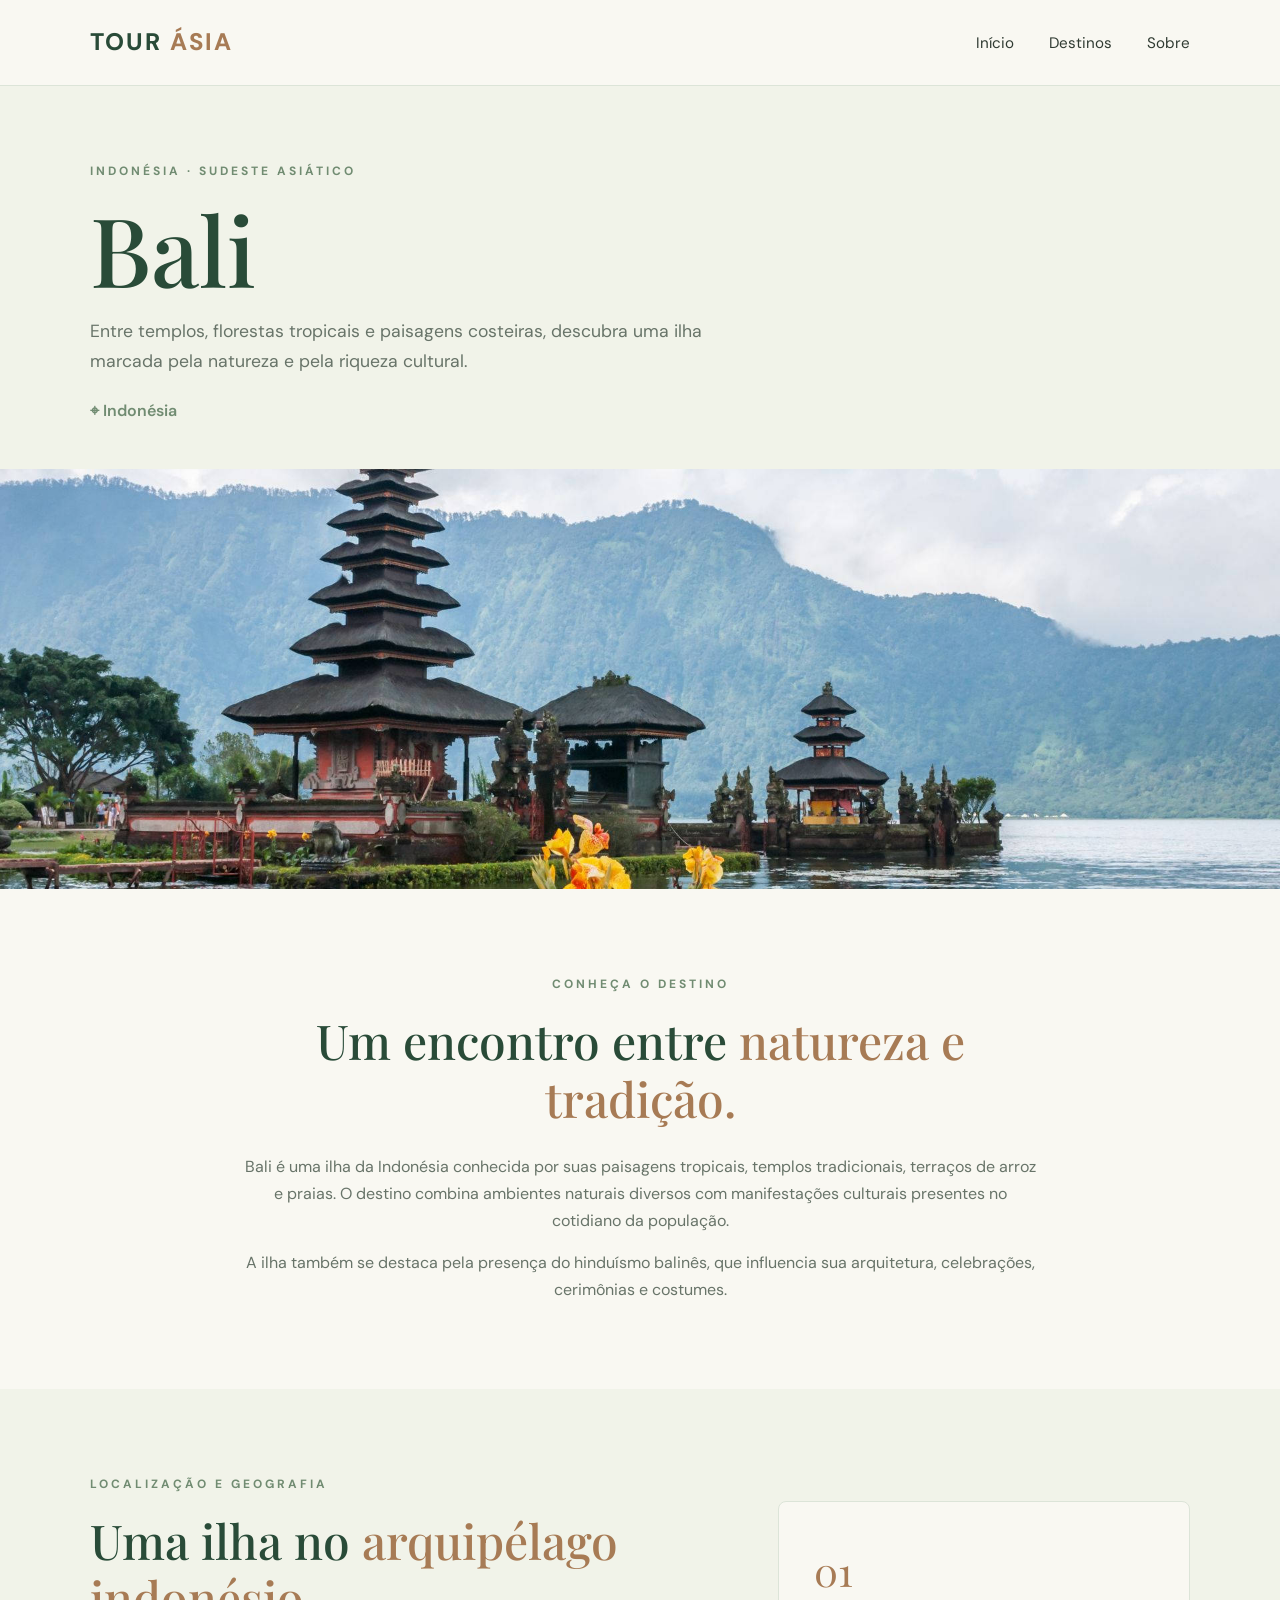
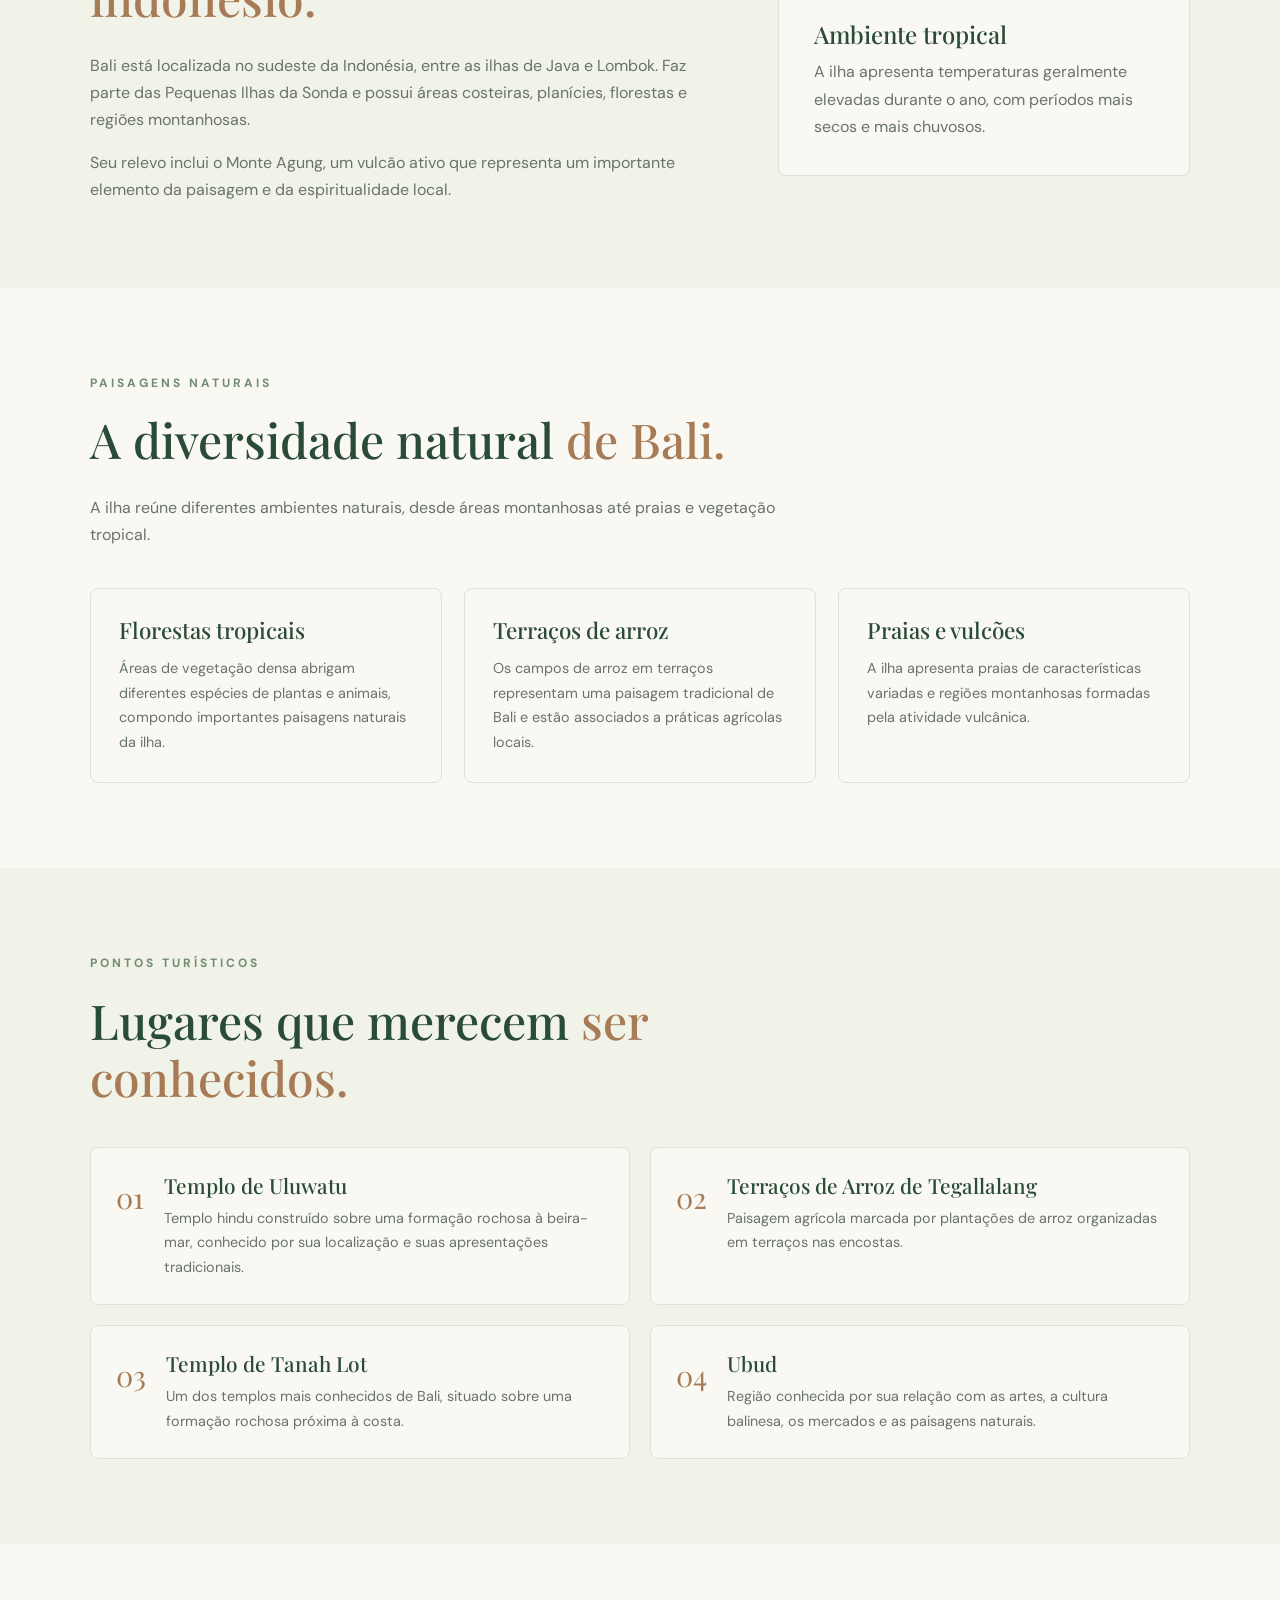
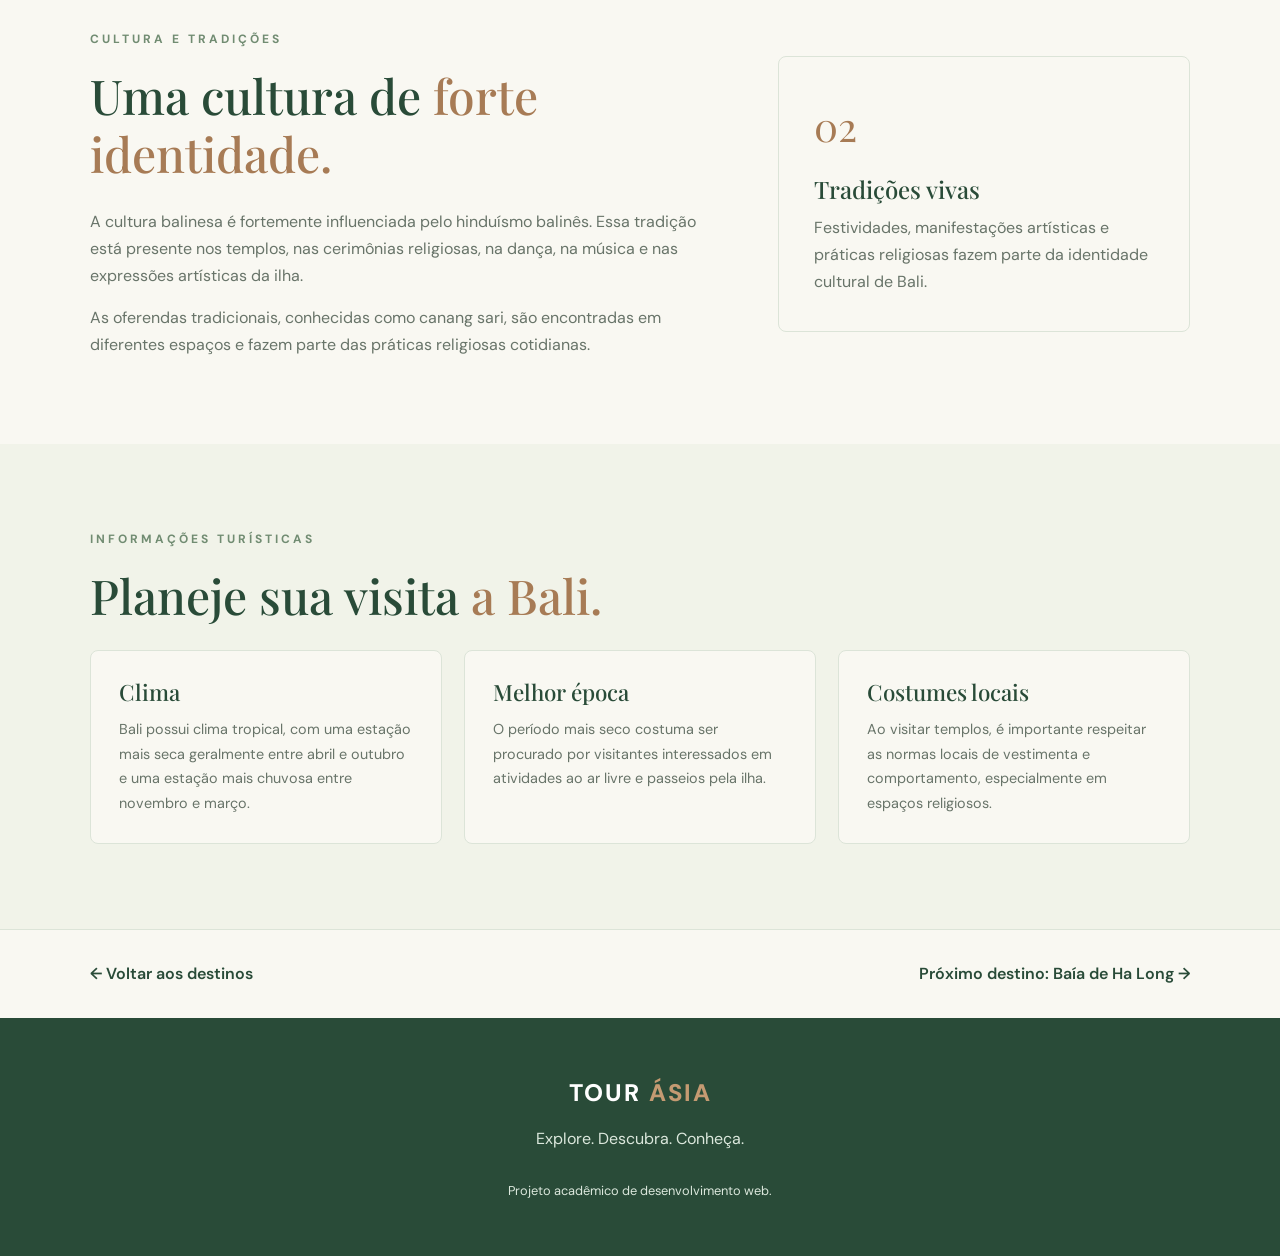
==== destinos/bali.html @ e7bd709a "feat: criar páginas individuais dos destinos" ====
<!DOCTYPE html>
<html lang="pt-BR">

<head>
    <meta charset="UTF-8">
    <meta name="viewport" content="width=device-width, initial-scale=1.0">

    <meta name="description"
        content="Conheça Bali, na Indonésia: paisagens tropicais, templos, cultura e atrações turísticas.">

    <meta name="theme-color" content="#284B38">

    <title>Bali | TOURÁSIA</title>

    <link rel="preconnect" href="https://fonts.googleapis.com">

    <link rel="preconnect"
        href="https://fonts.gstatic.com" crossorigin>

    <link href="https://fonts.googleapis.com/css2?family=DM+Sans:wght@400;500;600;700&family=Playfair+Display:wght@400;500;600;700&display=swap"
        rel="stylesheet">

    <link rel="stylesheet" href="../css/style.css">

</head>

<body>

    <!-- Cabeçalho -->
    <header class="header">

        <div class="container header__content">

            <a href="../index.html" class="logo"
                aria-label="Tourásia - Página inicial">
                TOUR <span>ÁSIA</span>
            </a>

            <nav class="navigation" aria-label="Navegação principal">

                <ul>
                    <li><a href="../index.html">Início</a></li>
                    <li><a href="../index.html#destinos">Destinos</a></li>
                    <li><a href="../index.html#sobre">Sobre</a></li>
                </ul>

            </nav>

        </div>

    </header>


    <main>

        <!-- Apresentação de Bali -->
        <section class="destination-hero">

            <div class="container destination-hero__content">

                <p class="section-label">
                    INDONÉSIA · SUDESTE ASIÁTICO
                </p>

                <h1>Bali</h1>

                <p class="destination-hero__description">
                    Entre templos, florestas tropicais e paisagens
                    costeiras, descubra uma ilha marcada pela
                    natureza e pela riqueza cultural.
                </p>

                <p class="destination-hero__location">
                    <span aria-hidden="true">⌖</span>
                    Indonésia
                </p>

            </div>

            <img
                src="../assets/images/bali.jpg"
                alt="Paisagem tropical de Bali, na Indonésia"
                class="destination-hero__image"
            >

        </section>


        <!-- Introdução -->
        <section class="destination-section">

            <div class="container destination-introduction">

                <p class="section-label">CONHEÇA O DESTINO</p>

                <h2>
                    Um encontro entre
                    <span>natureza e tradição.</span>
                </h2>

                <p>
                    Bali é uma ilha da Indonésia conhecida por suas
                    paisagens tropicais, templos tradicionais,
                    terraços de arroz e praias. O destino combina
                    ambientes naturais diversos com manifestações
                    culturais presentes no cotidiano da população.
                </p>

                <p>
                    A ilha também se destaca pela presença do
                    hinduísmo balinês, que influencia sua arquitetura,
                    celebrações, cerimônias e costumes.
                </p>

            </div>

        </section>


        <!-- Localização e geografia -->
        <section class="destination-section destination-section--alternate">

            <div class="container destination-information">

                <div class="destination-information__text">

                    <p class="section-label">LOCALIZAÇÃO E GEOGRAFIA</p>

                    <h2>
                        Uma ilha no
                        <span>arquipélago indonésio.</span>
                    </h2>

                    <p>
                        Bali está localizada no sudeste da Indonésia,
                        entre as ilhas de Java e Lombok. Faz parte
                        das Pequenas Ilhas da Sonda e possui áreas
                        costeiras, planícies, florestas e regiões
                        montanhosas.
                    </p>

                    <p>
                        Seu relevo inclui o Monte Agung, um vulcão
                        ativo que representa um importante elemento
                        da paisagem e da espiritualidade local.
                    </p>

                </div>

                <div class="destination-information__highlight">

                    <span class="destination-information__number">
                        01
                    </span>

                    <h3>Ambiente tropical</h3>

                    <p>
                        A ilha apresenta temperaturas geralmente
                        elevadas durante o ano, com períodos mais
                        secos e mais chuvosos.
                    </p>

                </div>

            </div>

        </section>


        <!-- Natureza -->
        <section class="destination-section">

            <div class="container">

                <div class="destination-section__heading">

                    <p class="section-label">PAISAGENS NATURAIS</p>

                    <h2>
                        A diversidade natural
                        <span>de Bali.</span>
                    </h2>

                    <p>
                        A ilha reúne diferentes ambientes naturais,
                        desde áreas montanhosas até praias e
                        vegetação tropical.
                    </p>

                </div>

                <div class="destination-topics">

                    <article class="destination-topic">

                        <h3>Florestas tropicais</h3>

                        <p>
                            Áreas de vegetação densa abrigam diferentes
                            espécies de plantas e animais, compondo
                            importantes paisagens naturais da ilha.
                        </p>

                    </article>

                    <article class="destination-topic">

                        <h3>Terraços de arroz</h3>

                        <p>
                            Os campos de arroz em terraços representam
                            uma paisagem tradicional de Bali e estão
                            associados a práticas agrícolas locais.
                        </p>

                    </article>

                    <article class="destination-topic">

                        <h3>Praias e vulcões</h3>

                        <p>
                            A ilha apresenta praias de características
                            variadas e regiões montanhosas formadas
                            pela atividade vulcânica.
                        </p>

                    </article>

                </div>

            </div>

        </section>


        <!-- Principais atrações -->
        <section class="destination-section destination-section--alternate">

            <div class="container">

                <div class="destination-section__heading">

                    <p class="section-label">PONTOS TURÍSTICOS</p>

                    <h2>
                        Lugares que merecem
                        <span>ser conhecidos.</span>
                    </h2>

                </div>

                <div class="destination-attractions">

                    <article class="destination-attraction">

                        <span>01</span>

                        <div>
                            <h3>Templo de Uluwatu</h3>

                            <p>
                                Templo hindu construído sobre uma
                                formação rochosa à beira-mar,
                                conhecido por sua localização
                                e suas apresentações tradicionais.
                            </p>
                        </div>

                    </article>

                    <article class="destination-attraction">

                        <span>02</span>

                        <div>
                            <h3>Terraços de Arroz de Tegallalang</h3>

                            <p>
                                Paisagem agrícola marcada por
                                plantações de arroz organizadas
                                em terraços nas encostas.
                            </p>
                        </div>

                    </article>

                    <article class="destination-attraction">

                        <span>03</span>

                        <div>
                            <h3>Templo de Tanah Lot</h3>

                            <p>
                                Um dos templos mais conhecidos
                                de Bali, situado sobre uma formação
                                rochosa próxima à costa.
                            </p>
                        </div>

                    </article>

                    <article class="destination-attraction">

                        <span>04</span>

                        <div>
                            <h3>Ubud</h3>

                            <p>
                                Região conhecida por sua relação
                                com as artes, a cultura balinesa,
                                os mercados e as paisagens naturais.
                            </p>
                        </div>

                    </article>

                </div>

            </div>

        </section>


        <!-- Cultura -->
        <section class="destination-section">

            <div class="container destination-information">

                <div class="destination-information__text">

                    <p class="section-label">CULTURA E TRADIÇÕES</p>

                    <h2>
                        Uma cultura de
                        <span>forte identidade.</span>
                    </h2>

                    <p>
                        A cultura balinesa é fortemente influenciada
                        pelo hinduísmo balinês. Essa tradição está
                        presente nos templos, nas cerimônias
                        religiosas, na dança, na música e nas
                        expressões artísticas da ilha.
                    </p>

                    <p>
                        As oferendas tradicionais, conhecidas como
                        canang sari, são encontradas em diferentes
                        espaços e fazem parte das práticas religiosas
                        cotidianas.
                    </p>

                </div>

                <div class="destination-information__highlight">

                    <span class="destination-information__number">
                        02
                    </span>

                    <h3>Tradições vivas</h3>

                    <p>
                        Festividades, manifestações artísticas
                        e práticas religiosas fazem parte da
                        identidade cultural de Bali.
                    </p>

                </div>

            </div>

        </section>


        <!-- Informações turísticas -->
        <section class="destination-section destination-section--alternate">

            <div class="container destination-tourism">

                <p class="section-label">INFORMAÇÕES TURÍSTICAS</p>

                <h2>
                    Planeje sua visita
                    <span>a Bali.</span>
                </h2>

                <div class="destination-topics">

                    <article class="destination-topic">

                        <h3>Clima</h3>

                        <p>
                            Bali possui clima tropical, com uma
                            estação mais seca geralmente entre
                            abril e outubro e uma estação mais
                            chuvosa entre novembro e março.
                        </p>

                    </article>

                    <article class="destination-topic">

                        <h3>Melhor época</h3>

                        <p>
                            O período mais seco costuma ser
                            procurado por visitantes interessados
                            em atividades ao ar livre e passeios
                            pela ilha.
                        </p>

                    </article>

                    <article class="destination-topic">

                        <h3>Costumes locais</h3>

                        <p>
                            Ao visitar templos, é importante respeitar
                            as normas locais de vestimenta e
                            comportamento, especialmente em
                            espaços religiosos.
                        </p>

                    </article>

                </div>

            </div>

        </section>


        <!-- Navegação entre destinos -->
        <section class="destination-navigation">

            <div class="container destination-navigation__content">

                <a href="../index.html#destinos">
                    ← Voltar aos destinos
                </a>

                <a href="ha-long.html">
                    Próximo destino: Baía de Ha Long →
                </a>

            </div>

        </section>

    </main>


    <!-- Rodapé -->
    <footer class="footer">

        <div class="container footer__content">

            <a href="../index.html" class="logo logo--footer">
                TOUR <span>ÁSIA</span>
            </a>

            <p>
                Explore. Descubra. Conheça.
            </p>

            <p class="footer__copyright">
                Projeto acadêmico de desenvolvimento web.
            </p>

        </div>

    </footer>

</body>

</html>
---- css/style.css ----
/* =========================================
   1. VARIÁVEIS E CONFIGURAÇÕES GERAIS
========================================= */



:root {

    /* Identidade visual - tons de verde */
    --color-primary: #294B38;
    --color-primary-light: #718C72;
    --color-green-light: #A8B99B;

    /* Cores complementares */
    --color-secondary: #A77B55;
    --color-accent: #C49A72;

    /* Fundos */
    --color-background: #F9F8F2;
    --color-surface: #F1F3E9;

    /* Textos */
    --color-text: #303B32;
    --color-text-light: #687469;
    --color-white: #FFFFFF;

    /* Bordas */
    --color-border: #DCE4D8;

    /* Tipografia */
    --font-heading: 'Playfair Display', Georgia, serif;
    --font-main: 'DM Sans', Arial, sans-serif;

    /* Layout */
    --container-width: 1100px;
}



* {
    margin: 0;
    padding: 0;
    box-sizing: border-box;
}

html {
    scroll-behavior: smooth;
}

body {
    font-family: var(--font-main);
    line-height: 1.7;
    color: var(--color-text);
    background-color: var(--color-background);
}
/* Tipografia dos títulos */

h1,
h2,
h3 {
    font-family: var(--font-heading);
    font-weight: 500;
    line-height: 1.2;
}
a {
    color: inherit;
    text-decoration: none;
}

.container {
    width: min(90%, var(--container-width));
    margin: 0 auto;
}


/* =========================================
   2. CABEÇALHO E NAVEGAÇÃO
========================================= */

.header {
    background-color: var(--color-background);
    border-bottom: 1px solid var(--color-border);
}

.header__content {
    min-height: 85px;
    display: flex;
    justify-content: space-between;
    align-items: center;
    gap: 30px;
}

.logo {
    color: var(--color-primary);
    font-size: 1.5rem;
    font-weight: 800;
    letter-spacing: 2px;
}

.logo span {
    color: var(--color-secondary);
}

.navigation ul {
    display: flex;
    align-items: center;
    gap: 35px;
    list-style: none;
}

.navigation a {
    color: var(--color-text);
    font-size: 0.95rem;
    position: relative;
    transition: color 0.3s ease;
}

.navigation a::after {
    content: "";
    position: absolute;
    left: 0;
    bottom: -6px;
    width: 0;
    height: 2px;
    background-color: var(--color-primary-light);
    transition: width 0.3s ease;
}

.navigation a:hover {
    color: var(--color-primary);
}

.navigation a:hover::after {
    width: 100%;
}

.navigation a:focus-visible,
.logo:focus-visible {
    outline: 2px solid var(--color-primary-light);
    outline-offset: 5px;
    border-radius: 2px;
}

/* =========================================
   3. APRESENTAÇÃO PRINCIPAL
========================================= */

.hero {
    min-height: 540px;
    display: flex;
    align-items: center;
    position: relative;
    overflow: hidden;

    background:
        radial-gradient(
            circle at 85% 35%,
            #A8B99B 0%,
            transparent 38%
        ),
        linear-gradient(
            120deg,
            #E5EDDF,
            #D5E2D1
        );
}

.hero__content {
    position: relative;
    z-index: 1;
    padding-top: 90px;
    padding-bottom: 90px;
}

.hero__eyebrow,
.section-label {
    color: var(--color-primary-light);
    font-size: 0.75rem;
    font-weight: 700;
    letter-spacing: 3px;
}

.hero h1 {
    max-width: 650px;
    margin: 20px 0;

    color: var(--color-primary);
    font-size: clamp(2.8rem, 6vw, 5rem);
    line-height: 1.1;
    letter-spacing: -2px;
}

.hero h1 span {
    display: block;
    color: var(--color-primary-light);
}

.hero__description {
    max-width: 480px;
    margin-bottom: 30px;

    color: var(--color-text-light);
    font-size: 1.1rem;
}

.button {
    display: inline-flex;
    align-items: center;
    gap: 15px;

    padding: 14px 24px;
    border-radius: 4px;

    color: var(--color-white);
    background-color: var(--color-primary);

    font-size: 0.9rem;
    font-weight: 600;

    transition:
        background-color 0.3s ease,
        transform 0.3s ease,
        box-shadow 0.3s ease;
}

.button:hover {
    background-color: var(--color-primary-light);
    transform: translateY(-2px);
    box-shadow: 0 5px 15px rgba(41, 75, 56, 0.15);
}

.hero__decoration {
    position: absolute;
    right: 5%;
    bottom: 35px;

    color: var(--color-primary-light);
    font-size: 0.7rem;
    font-weight: 700;
    letter-spacing: 3px;
    opacity: 0.7;
}

@media (max-width: 600px) {
    .hero {
        min-height: 500px;
    }

    .hero__content {
        padding-top: 70px;
        padding-bottom: 70px;
    }

    .hero h1 {
        font-size: clamp(2.6rem, 12vw, 3.8rem);
        letter-spacing: -1.5px;
    }

    .hero__description {
        font-size: 1rem;
    }

    .hero__decoration {
        display: none;
    }
}

.button:focus-visible {
    outline: 3px solid var(--color-primary-light);
    outline-offset: 4px;
}

.button:active {
    transform: translateY(0);
}


/* =========================================
   4. INTRODUÇÃO
========================================= */

.introduction {
    padding: 100px 0;
}

.introduction__content {
    max-width: 760px;
    text-align: center;
}

.introduction h2,
.section-heading h2 {
    margin: 18px 0;

    color: var(--color-primary);
    font-size: clamp(2rem, 4vw, 3rem);
    line-height: 1.2;
}

.introduction h2 span,
.section-heading h2 span {
    color: var(--color-secondary);
}

.introduction p:not(.section-label) {
    margin-top: 15px;
    color: var(--color-text-light);
}


/* =========================================
   5. APRESENTAÇÃO DOS DESTINOS
========================================= */

.destinations {
    padding: 90px 0;
    background-color: var(--color-surface);
}

.section-heading {
    display: flex;
    justify-content: space-between;
    align-items: end;
    gap: 40px;
    margin-bottom: 45px;
}

.section-heading h2 {
    max-width: 600px;
    margin-bottom: 0;
}

.section-heading > p {
    max-width: 280px;
    color: var(--color-text-light);
}

.destination-list {
    display: grid;
    grid-template-columns: repeat(2, 1fr);
    gap: 25px;
}

@media (max-width: 600px) {
    .introduction {
        padding: 70px 0;
    }

    .destinations {
        padding: 70px 0;
    }

    .destination-list {
        grid-template-columns: 1fr;
    }

    .section-heading {
        margin-bottom: 30px;
    }
}

/* =========================================
   6. RODAPÉ
========================================= */

.footer {
    padding: 55px 0;
    color: var(--color-white);
    background-color: var(--color-primary);
}

.footer__content {
    display: flex;
    flex-direction: column;
    align-items: center;
    gap: 12px;
    text-align: center;
}

.logo--footer {
    color: var(--color-white);
}

.logo--footer span {
    color: var(--color-accent);
}

.footer__content > p {
    color: #DCE8DD;
}

.footer__copyright {
    margin-top: 15px;
    font-size: 0.8rem;
}


/* =========================================
   7. RESPONSIVIDADE
========================================= */

@media (max-width: 700px) {

    .header__content {
        min-height: 75px;
        flex-direction: column;
        justify-content: center;
        gap: 12px;
        padding: 15px 0;
    }

    .navigation ul {
        gap: 20px;
    }

    .navigation a {
        font-size: 0.85rem;
    }

    .hero {
        min-height: 460px;
    }

    .hero__content {
        padding-top: 70px;
        padding-bottom: 70px;
    }

    .hero h1 {
        letter-spacing: -1px;
    }

    .hero__decoration {
        right: 5%;
        font-size: 0.55rem;
    }

    .introduction,
    .destinations {
        padding: 65px 0;
    }

    .section-heading {
        flex-direction: column;
        align-items: flex-start;
        gap: 15px;
    }

    .destination-list {
        grid-template-columns: 1fr;
    }

}


/* =========================================
   CARDS DOS DESTINOS
========================================= */

.destination-card {
    overflow: hidden;
    background-color: var(--color-background);
    border-radius: 8px;
    transition: transform 0.3s ease,
                box-shadow 0.3s ease;
}

.destination-card:hover {
    transform: translateY(-5px);
    box-shadow: 0 12px 28px rgba(41, 75, 56, 0.10);
}

.destination-card__image {
    display: block;
    width: 100%;
    height: 240px;
    object-fit: cover;
    object-position: center;
}

.destination-card__content {
    padding: 22px 24px 25px;
}

.destination-card__meta {
    margin-bottom: 10px;
    color: var(--color-primary-light);
    font-size: 0.7rem;
    font-weight: 700;
    letter-spacing: 1.5px;
}

.destination-card__meta span {
    padding: 0 4px;
    color: var(--color-accent);
}

.destination-card h3 {
    margin-bottom: 8px;
    color: var(--color-primary);
    font-family: var(--font-heading);
    font-size: 1.7rem;
    font-weight: 500;
}

.destination-card__description {
    color: var(--color-text-light);
    font-size: 0.9rem;
    line-height: 1.6;
}

@media (max-width: 700px) {
    .destination-list {
        grid-template-columns: 1fr;
    }
}


/* =========================================
   PESQUISA E FILTROS DOS DESTINOS
========================================= */

.destination-tools {
    display: flex;
    flex-direction: column;
    gap: 22px;
    margin-bottom: 35px;
}

.search-box input {
    width: 100%;
    padding: 16px 20px;

    border: 1px solid var(--color-border);
    border-radius: 6px;

    color: var(--color-text);
    background-color: var(--color-background);

    font-family: var(--font-main);
    font-size: 0.95rem;

    outline: none;
    transition: border-color 0.3s ease,
                box-shadow 0.3s ease;
}

.search-box input:focus {
    border-color: var(--color-primary-light);
    box-shadow: 0 0 0 3px rgba(113, 140, 114, 0.15);
}

.search-box input::placeholder {
    color: var(--color-text-light);
}

.destination-filters {
    display: flex;
    flex-wrap: wrap;
    gap: 12px;
}

.filter-button {
    padding: 9px 20px;

    border: 1px solid var(--color-border);
    border-radius: 30px;

    color: var(--color-primary);
    background-color: transparent;

    font-family: var(--font-main);
    font-size: 0.85rem;
    font-weight: 600;

    cursor: pointer;

    transition: all 0.3s ease;
}

.filter-button:hover {
    border-color: var(--color-primary-light);
    background-color: var(--color-surface);
}

.filter-button.active {
    color: var(--color-white);
    border-color: var(--color-primary);
    background-color: var(--color-primary);
}

.filter-button:focus-visible {
    outline: 2px solid var(--color-primary-light);
    outline-offset: 4px;
}

.search-feedback {
    margin: 10px 0 25px;
    color: var(--color-text-light);
    text-align: center;
    font-size: 0.95rem;
}

.destination-card[hidden] {
    display: none;
}

@media (max-width: 600px) {
    .destination-tools {
        gap: 18px;
    }

    .destination-filters {
        gap: 8px;
    }

    .filter-button {
        padding: 8px 15px;
    }
}


/* =========================================
   PÁGINAS INDIVIDUAIS DOS DESTINOS
========================================= */

/* Apresentação do destino */

.destination-hero {
    padding: 75px 0 0;
    background-color: var(--color-surface);
}

.destination-hero__content {
    padding-bottom: 45px;
}

.destination-hero h1 {
    margin: 15px 0;
    color: var(--color-primary);
    font-size: clamp(3.5rem, 8vw, 6rem);
    line-height: 1.1;
}

.destination-hero__description {
    max-width: 650px;
    color: var(--color-text-light);
    font-size: 1.1rem;
}

.destination-hero__location {
    margin-top: 20px;
    color: var(--color-primary-light);
    font-weight: 600;
}

.destination-hero__image {
    display: block;
    width: 100%;
    height: 420px;
    object-fit: cover;
    object-position: center;
}


/* Seções gerais */

.destination-section {
    padding: 85px 0;
}

.destination-section--alternate {
    background-color: var(--color-surface);
}

.destination-introduction {
    max-width: 800px;
    text-align: center;
}

.destination-section h2,
.destination-introduction h2 {
    margin: 18px 0 25px;
    color: var(--color-primary);
    font-size: clamp(2rem, 4vw, 3rem);
}

.destination-section h2 span,
.destination-introduction h2 span {
    color: var(--color-secondary);
}

.destination-introduction > p:not(.section-label) {
    margin-top: 15px;
    color: var(--color-text-light);
}


/* Informações e destaques */

.destination-information {
    display: grid;
    grid-template-columns: 1.5fr 1fr;
    align-items: center;
    gap: 70px;
}

.destination-information__text > p:not(.section-label) {
    margin-top: 15px;
    color: var(--color-text-light);
}

.destination-information__highlight {
    padding: 35px;
    border: 1px solid var(--color-border);
    border-radius: 8px;
    background-color: var(--color-background);
}

.destination-information__number {
    color: var(--color-secondary);
    font-family: var(--font-heading);
    font-size: 2.5rem;
}

.destination-information__highlight h3 {
    margin: 15px 0 10px;
    color: var(--color-primary);
    font-size: 1.5rem;
}

.destination-information__highlight p {
    color: var(--color-text-light);
}


/* Cabeçalhos internos */

.destination-section__heading {
    max-width: 700px;
    margin-bottom: 40px;
}

.destination-section__heading > p:not(.section-label) {
    color: var(--color-text-light);
}


/* Tópicos de informação */

.destination-topics {
    display: grid;
    grid-template-columns: repeat(3, 1fr);
    gap: 22px;
}

.destination-topic {
    padding: 28px;
    border: 1px solid var(--color-border);
    border-radius: 8px;
    background-color: var(--color-background);
}

.destination-topic h3 {
    margin-bottom: 12px;
    color: var(--color-primary);
    font-size: 1.4rem;
}

.destination-topic p {
    color: var(--color-text-light);
    font-size: 0.9rem;
}


/* Principais atrações */

.destination-attractions {
    display: grid;
    grid-template-columns: repeat(2, 1fr);
    gap: 20px;
}

.destination-attraction {
    display: flex;
    gap: 20px;
    padding: 25px;
    border: 1px solid var(--color-border);
    border-radius: 8px;
    background-color: var(--color-background);
}

.destination-attraction > span {
    color: var(--color-secondary);
    font-family: var(--font-heading);
    font-size: 1.8rem;
}

.destination-attraction h3 {
    margin-bottom: 8px;
    color: var(--color-primary);
    font-size: 1.3rem;
}

.destination-attraction p {
    color: var(--color-text-light);
    font-size: 0.9rem;
}


/* Navegação entre destinos */

.destination-navigation {
    padding: 30px 0;
    border-top: 1px solid var(--color-border);
}

.destination-navigation__content {
    display: flex;
    justify-content: space-between;
    align-items: center;
    gap: 20px;
}

.destination-navigation a {
    color: var(--color-primary);
    font-weight: 600;
    transition: color 0.3s ease;
}

.destination-navigation a:hover {
    color: var(--color-secondary);
}


/* Responsividade */

@media (max-width: 700px) {

    .destination-hero {
        padding-top: 55px;
    }

    .destination-hero__image {
        height: 280px;
    }

    .destination-section {
        padding: 60px 0;
    }

    .destination-information {
        grid-template-columns: 1fr;
        gap: 30px;
    }

    .destination-topics {
        grid-template-columns: 1fr;
    }

    .destination-attractions {
        grid-template-columns: 1fr;
    }

    .destination-navigation__content {
        flex-direction: column;
        align-items: flex-start;
    }

}
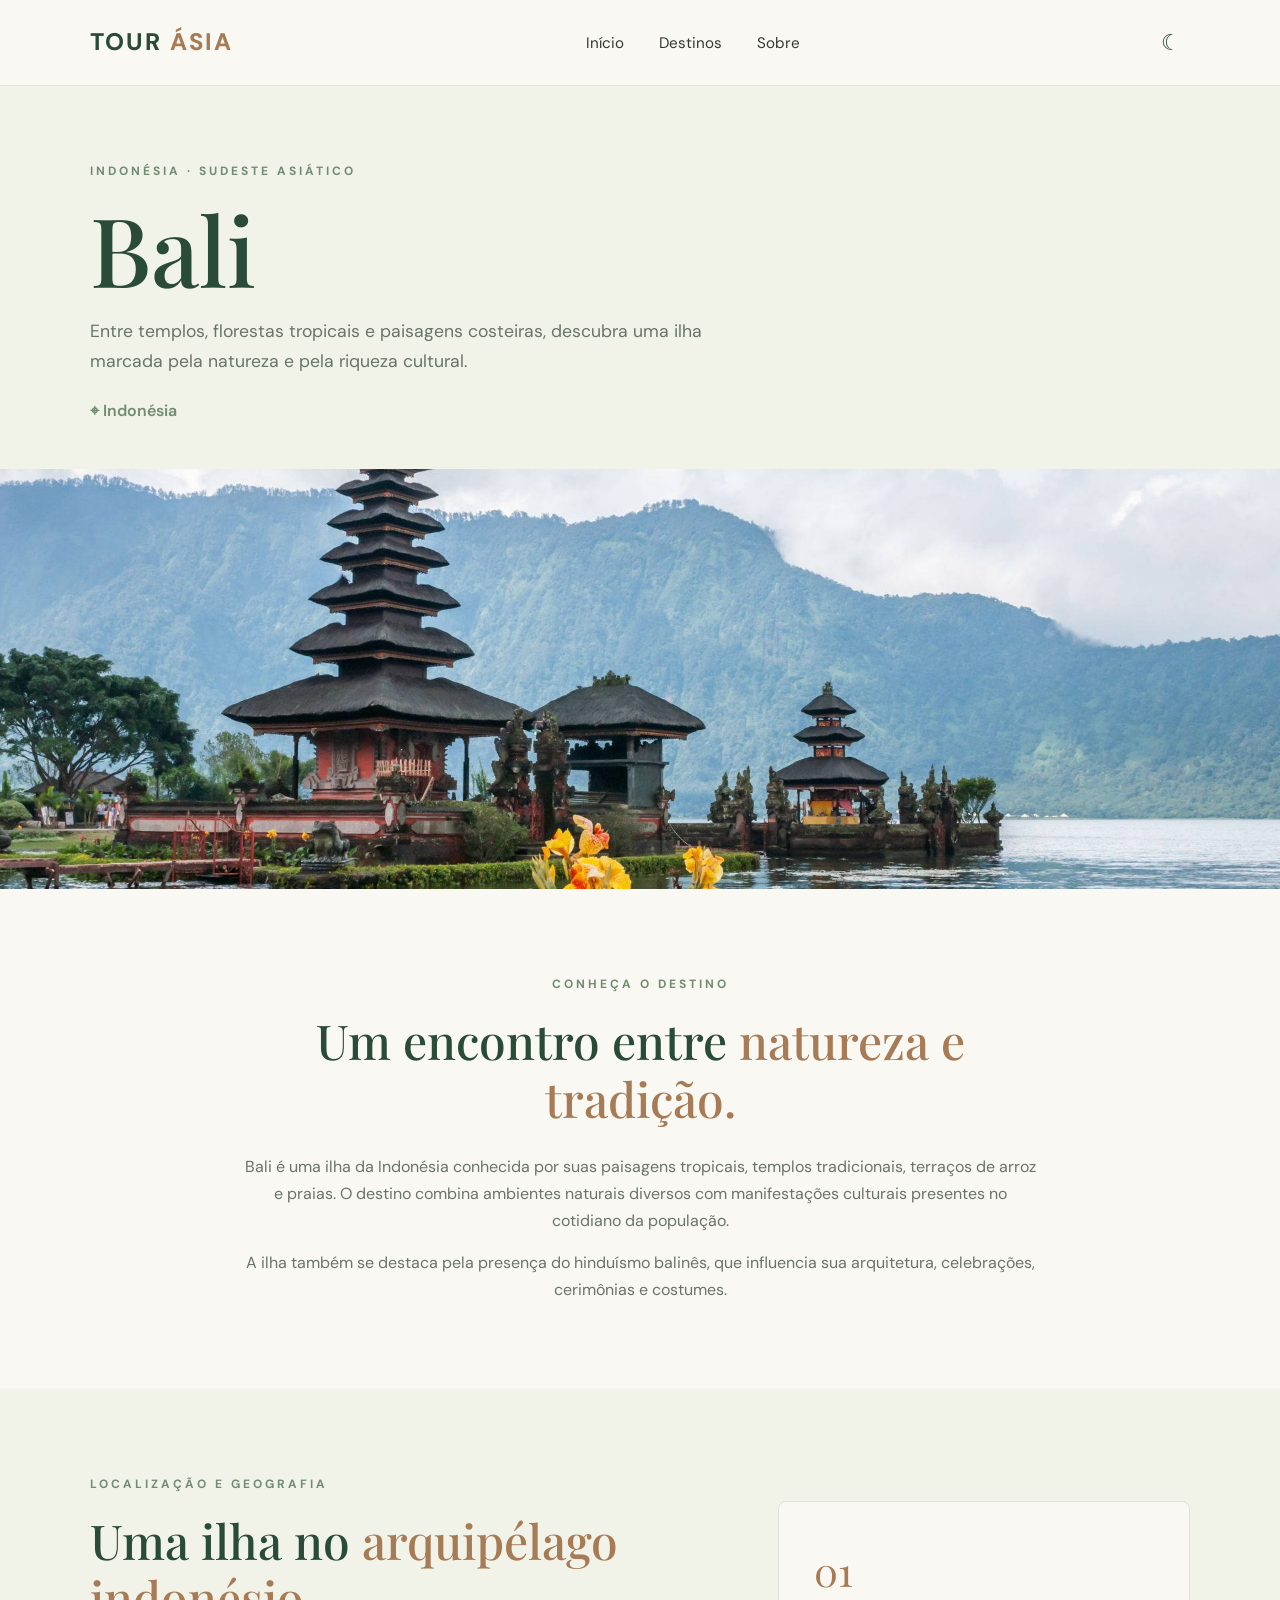
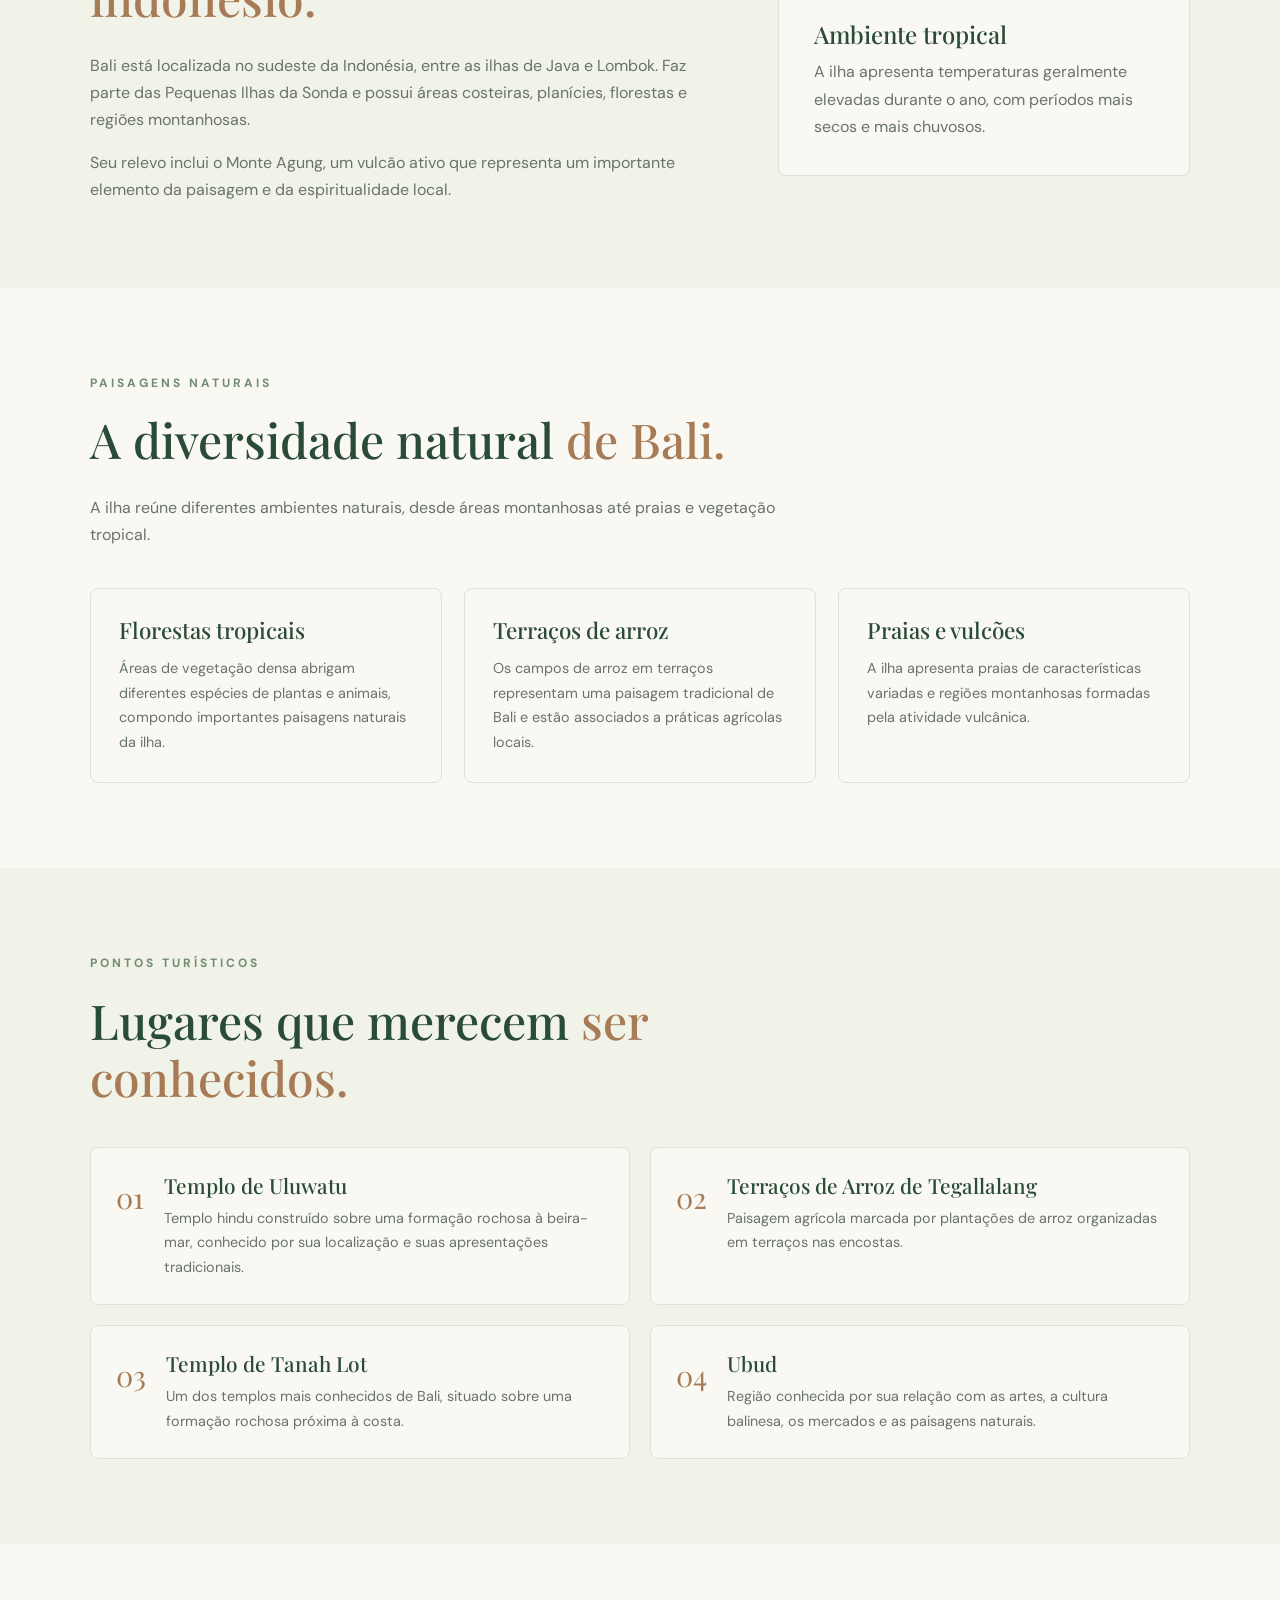
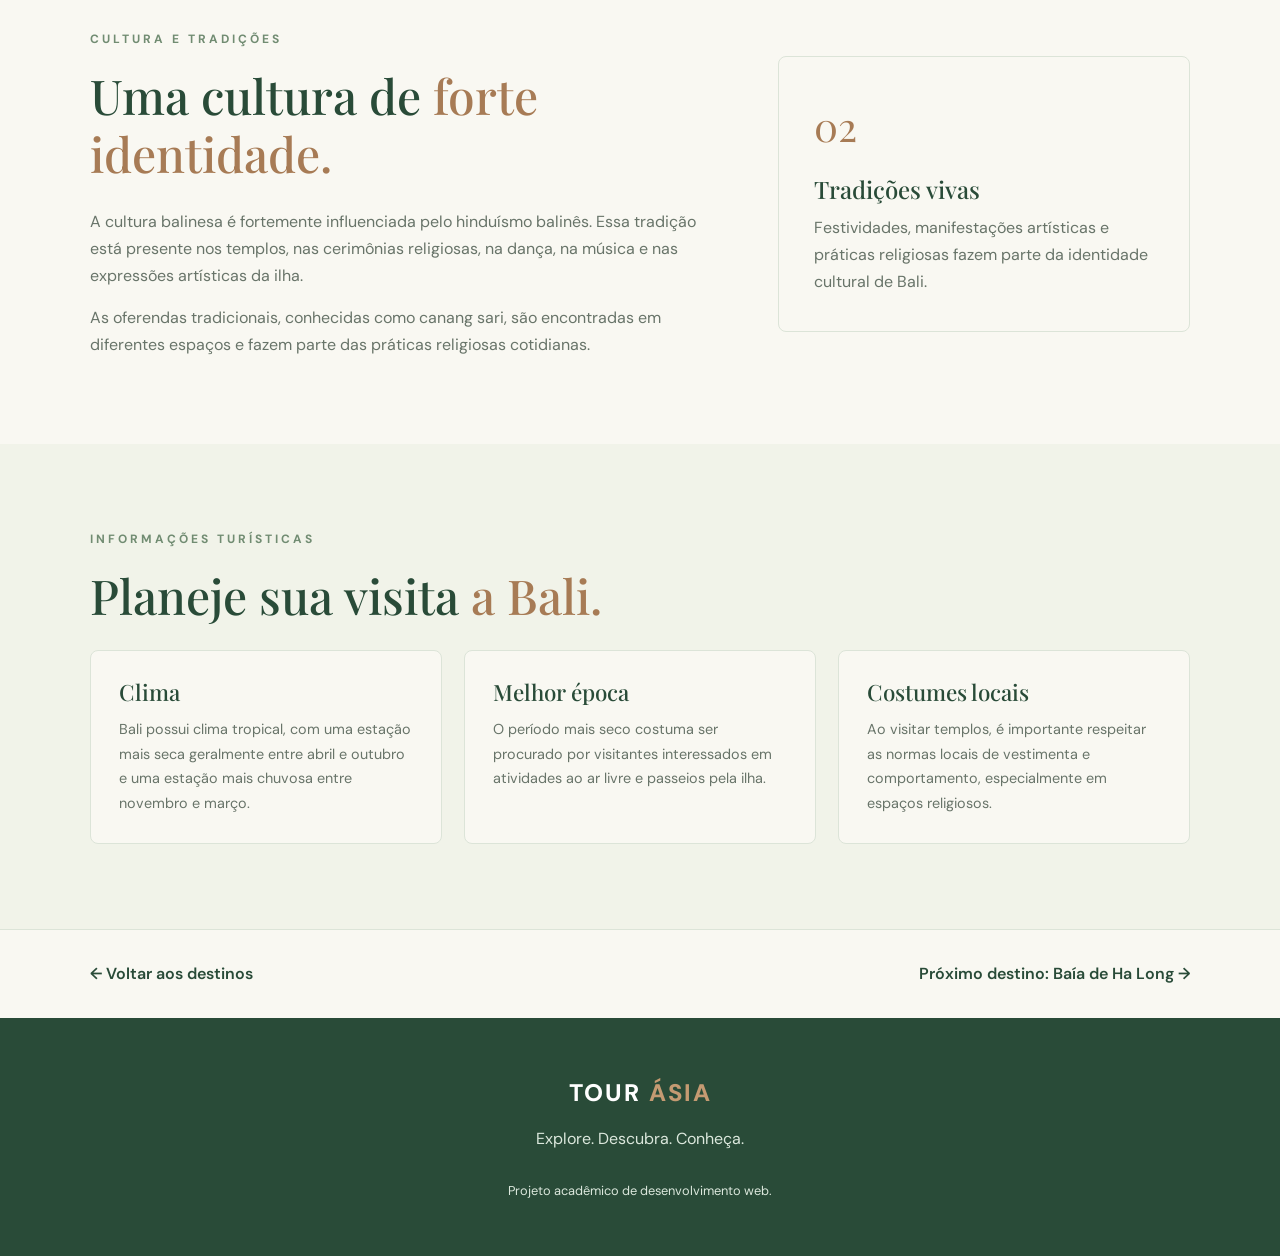
==== commit 737ecd29: "feat: implementar alternância entre tema claro e escuro" ====
--- a/destinos/bali.html
+++ b/destinos/bali.html
@@ -23,34 +23,41 @@
 
     <link rel="stylesheet" href="../css/style.css">
 
+    <script src="../js/script.js" defer></script>
+
 </head>
 
 <body>
 
-    <!-- Cabeçalho -->
+    <!-- Cabeçalho e navegação -->
     <header class="header">
-
         <div class="container header__content">
 
-            <a href="../index.html" class="logo"
-                aria-label="Tourásia - Página inicial">
+            <a href="../index.html" class="logo" aria-label="Tourásia - Página inicial">
                 TOUR <span>ÁSIA</span>
             </a>
 
             <nav class="navigation" aria-label="Navegação principal">
-
                 <ul>
-                    <li><a href="../index.html">Início</a></li>
+                    <li><a href="../index.html#inicio">Início</a></li>
                     <li><a href="../index.html#destinos">Destinos</a></li>
                     <li><a href="../index.html#sobre">Sobre</a></li>
                 </ul>
-
             </nav>
 
+            <!-- Botão para alternar o tema -->
+            <button
+                class="theme-toggle"
+                id="theme-toggle"
+                type="button"
+                aria-label="Ativar tema escuro"
+                aria-pressed="false"
+            >
+                ☾
+            </button>
+
         </div>
-
     </header>
-
 
     <main>
 
--- a/css/style.css
+++ b/css/style.css
@@ -869,3 +869,161 @@
     }
 
 }
+
+
+/* =========================================
+   BOTÃO DE ALTERNÂNCIA DE TEMA
+========================================= */
+
+.theme-toggle {
+    display: flex;
+    align-items: center;
+    justify-content: center;
+
+    width: 38px;
+    height: 38px;
+
+    border: 1px solid transparent;
+    border-radius: 50%;
+
+    color: var(--color-primary);
+    background-color: transparent;
+
+    font-family: Arial, sans-serif;
+    font-size: 1.35rem;
+    line-height: 1;
+
+    cursor: pointer;
+    transition: all 0.3s ease;
+}
+
+.theme-toggle:hover {
+    background-color: var(--color-surface);
+    border-color: var(--color-border);
+    transform: rotate(15deg);
+}
+
+.theme-toggle:focus-visible {
+    outline: 2px solid var(--color-primary-light);
+    outline-offset: 3px;
+}
+
+/* Aparência no tema escuro */
+
+body[data-theme="dark"] .theme-toggle {
+    color: var(--color-accent);
+}
+
+body[data-theme="dark"] .theme-toggle:hover {
+    background-color: #304535;
+}
+
+
+/* =========================================
+   10. TEMA ESCURO
+========================================= */
+
+body[data-theme="dark"] {
+
+    /* Cores principais */
+    --color-primary: #8FAF91;
+    --color-primary-light: #A8B99B;
+    --color-green-light: #B7C9AD;
+
+    /* Cores complementares */
+    --color-secondary: #D2A77E;
+    --color-accent: #C49A72;
+
+    /* Fundos */
+    --color-background: #17231C;
+    --color-surface: #202F25;
+
+    /* Textos */
+    --color-text: #E7EDE5;
+    --color-text-light: #B7C2B7;
+    --color-white: #FFFFFF;
+
+    /* Bordas */
+    --color-border: #3B4B3E;
+
+    color-scheme: dark;
+}
+
+
+/* Fundo da apresentação principal */
+
+body[data-theme="dark"] .hero {
+    background:
+        radial-gradient(
+            circle at 85% 35%,
+            #405C45 0%,
+            transparent 38%
+        ),
+        linear-gradient(
+            120deg,
+            #263B2C,
+            #1B2C20
+        );
+}
+
+
+/* Botão principal */
+
+body[data-theme="dark"] .button {
+    color: #17231C;
+    background-color: #A8B99B;
+}
+
+body[data-theme="dark"] .button:hover {
+    color: #17231C;
+    background-color: #C0D0B6;
+}
+
+
+/* Filtros */
+
+body[data-theme="dark"] .filter-button.active {
+    color: #17231C;
+    background-color: #A8B99B;
+    border-color: #A8B99B;
+}
+
+
+/* Rodapé */
+
+body[data-theme="dark"] .footer {
+    background-color: #101A14;
+}
+
+
+/* Botão de alternância */
+
+body[data-theme="dark"] .theme-toggle {
+    color: var(--color-accent);
+}
+
+body[data-theme="dark"] .theme-toggle:hover {
+    background-color: #304535;
+}
+
+
+/* Transição entre os temas */
+
+body,
+.header,
+.hero,
+.introduction,
+.destinations,
+.footer,
+.destination-card,
+.destination-hero,
+.destination-section,
+.destination-topic,
+.destination-attraction,
+.destination-information__highlight,
+.search-box input {
+    transition:
+        background-color 0.3s ease,
+        color 0.3s ease,
+        border-color 0.3s ease;
+}
